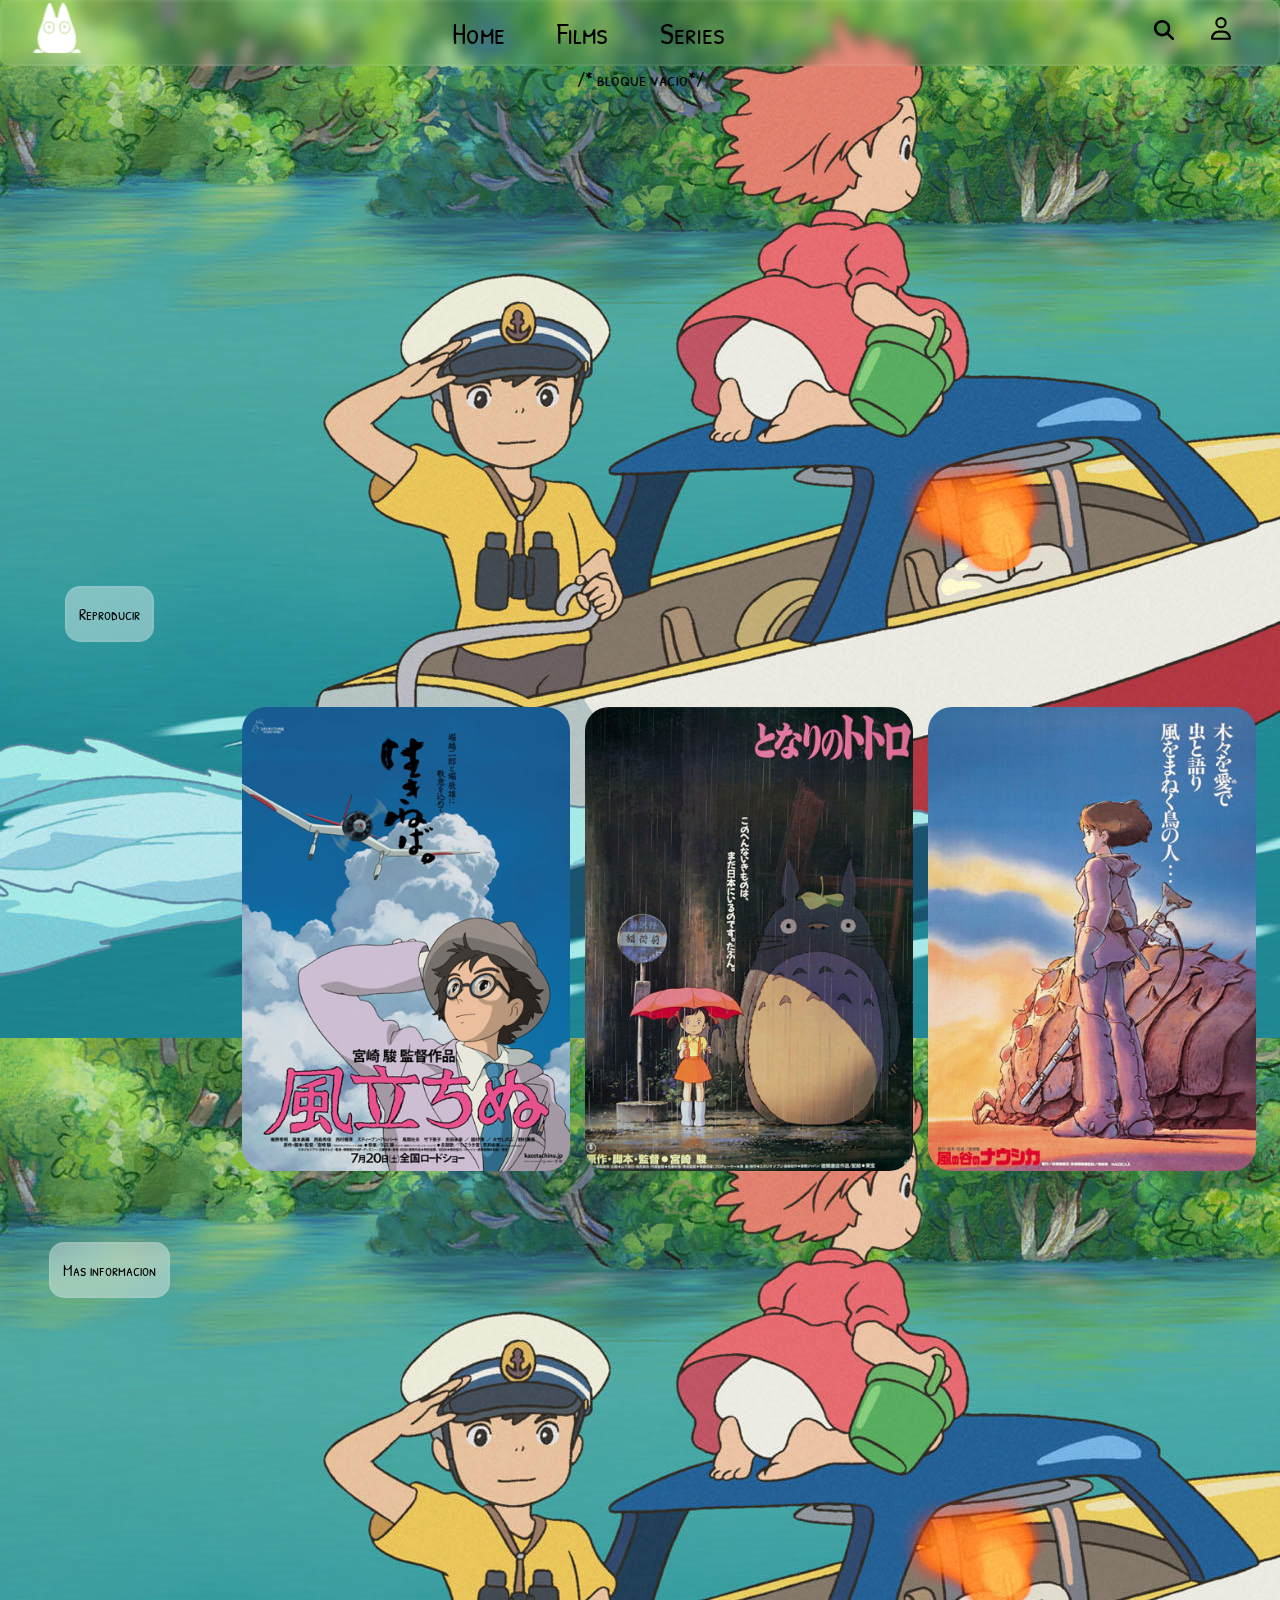
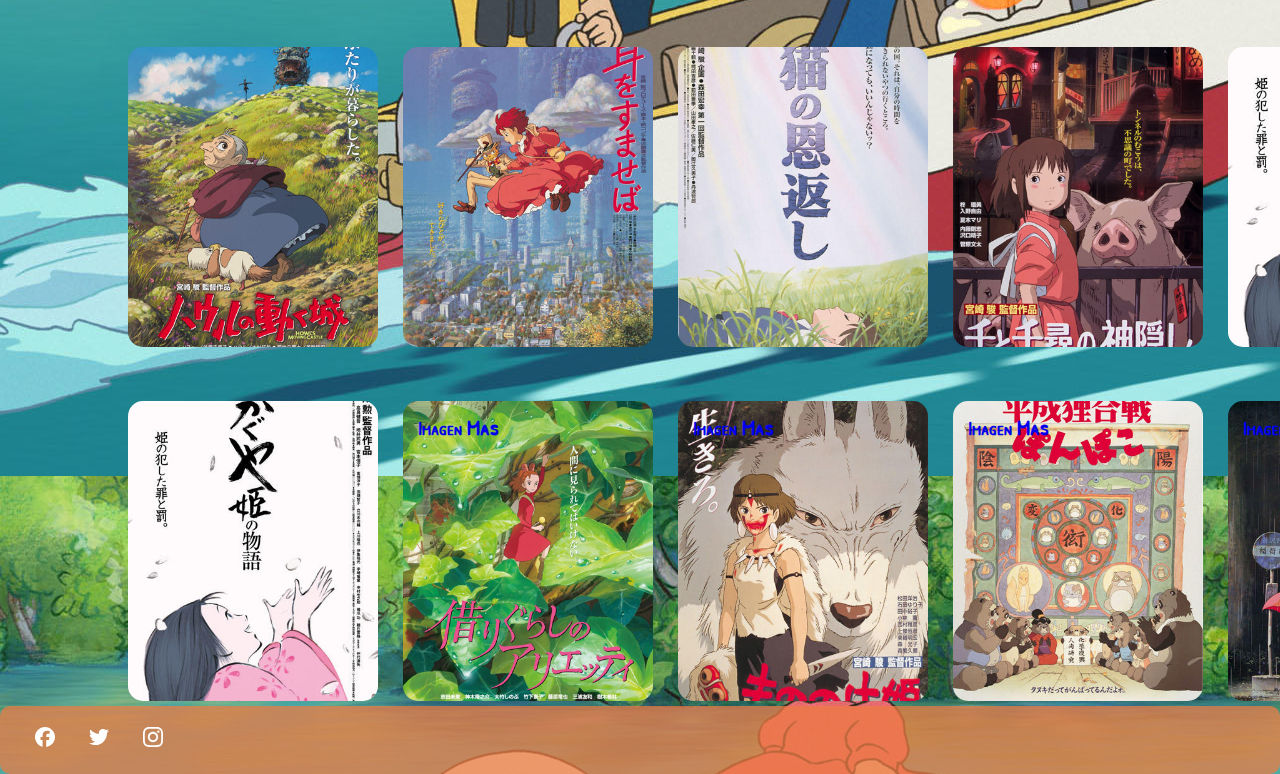
==== principal/index.html @ b4e209af "initial commit" ====
<!DOCTYPE html>
<html lang="en">
<head>
    <meta charset="UTF-8">
    <meta name="viewport" content="width=device-width, initial-scale=1.0">
    <link rel="stylesheet" href="style.css">
    <title>Document</title>
</head>
<body class="grip-container">
    <header class="header glass-effect">
        <nav class="nav">
            <div class="logo">
                <a href="https://www.ghibli.jp" target="_blank"><img src="../icons/home.png" alt="ghibli"></a>
            </div>
            <div class="menu">
                <ul>
                    <li class="items--nav">Home</li>
                    <li class="items--nav">Films</li>
                    <li class="items--nav">Series</li>
                </ul>
            </div>
            <div class="byu">
                <a href="#"><svg xmlns="http://www.w3.org/2000/svg" viewBox="0 0 512 512"><!--!Font Awesome Free 6.5.2 by @fontawesome - https://fontawesome.com License - https://fontawesome.com/license/free Copyright 2024 Fonticons, Inc.--><path d="M416 208c0 45.9-14.9 88.3-40 122.7L502.6 457.4c12.5 12.5 12.5 32.8 0 45.3s-32.8 12.5-45.3 0L330.7 376c-34.4 25.2-76.8 40-122.7 40C93.1 416 0 322.9 0 208S93.1 0 208 0S416 93.1 416 208zM208 352a144 144 0 1 0 0-288 144 144 0 1 0 0 288z"/></svg></a>
                <a href="../registro/registro.html"><svg xmlns="http://www.w3.org/2000/svg" viewBox="0 0 448 512"><!--!Font Awesome Free 6.5.2 by @fontawesome - https://fontawesome.com License - https://fontawesome.com/license/free Copyright 2024 Fonticons, Inc.--><path d="M304 128a80 80 0 1 0 -160 0 80 80 0 1 0 160 0zM96 128a128 128 0 1 1 256 0A128 128 0 1 1 96 128zM49.3 464H398.7c-8.9-63.3-63.3-112-129-112H178.3c-65.7 0-120.1 48.7-129 112zM0 482.3C0 383.8 79.8 304 178.3 304h91.4C368.2 304 448 383.8 448 482.3c0 16.4-13.3 29.7-29.7 29.7H29.7C13.3 512 0 498.7 0 482.3z"/></svg></a>
            </div>
        </nav>
    </header>
    <main class="main">
        <div class="title-film">
            /* bloque vacio*/
        </div>
        <div class="button-card">
            <div class="button-film">
             
                <div class="buttons">
                   <button>Reproducir</button>
                   <button>Mas informacion</button>
                </div>
            </div>
            <div class="card1-container">
                <div class="card-container">
                    <article class="card-article">
                        <img src="../img/peliculas/kazetachinu.jpg" alt="Pelicula kazetachinu">
                        
                        <div class="card-data">
                            <span class="card-description">Lorem ipsum dolor sit amet.</span>
                            <h2 class="card-title">Kazetachinu</h2>
                            <a href="#" class="card-button">read more</a>
                        </div>
                    </article>
                    <article class="card-article">
                        <img src="../img/peliculas/totoro.jpg" alt="Pelicula kazetachinu">
                        
                        <div class="card-data">
                            <span class="card-description">Lorem ipsum dolor sit amet.</span>
                            <h2 class="card-title">Totoro</h2>
                            <a href="#" class="card-button">read more</a>
                        </div>
                    </article>
                    <article class="card-article">
                        <img src="../img/peliculas/nausicaa.jpg" alt="Pelicula kazetachinu">
                        
                        <div class="card-data">
                            <span class="card-description">Lorem ipsum dolor sit amet.</span>
                            <h2 class="card-title">Nausica</h2>
                            <a href="#" class="card-button">read more</a>
                        </div>
                    </article>
                </div>
            </div>
        </div>
        <div class="carousel">

            <h2></h2>
    
            <div class="carrusel-list" id="carrusel-list">

    
                <div class="carrusel-track" id="track">
    
                    <div class="carrusel">
    
                        <div>
    
                            <a href="/">
                                
                                <picture>
                                    <img src="../img/peliculas/howl.jpg" alt="imagen">
                                </picture>
                            </a>
    
                        </div>
    
                    </div>

                    <div class="carrusel">
    
                        <div>
    
                            <a href="/">
                                
                                <picture>
                                    <img src="../img/peliculas/mimi.jpg" alt="imagen">
                                </picture>
                            </a>
    
                        </div>
    
                    </div>

                    <div class="carrusel">
    
                        <div>
    
                            <a href="/">
                                
                                <picture>
                                    <img src="../img/peliculas/baron.jpg" alt="imagen">
                                </picture>
                            </a>
    
                        </div>
    
                    </div>
    
                    <div class="carrusel">
    
                        <div>
    
                            <a href="/">
                                
                                <picture>
                                    <img src="../img/peliculas/chihiro.jpg" alt="imagen">
                                </picture>
                            </a>
    
                        </div>
    
                    </div>

                    <div class="carrusel">
    
                        <div>
    
                            <a href="/">
                                
                                <picture>
                                    <img src="../img/peliculas/kaguyahime.jpg" alt="imagen">
                                </picture>
                            </a>
    
                        </div>
    
                    </div>
                    <div class="carrusel">
    
                        <div>
    
                            <a href="/">
                                
                                <picture>
                                    <img src="../img/peliculas/marnie.jpg" alt="imagen">
                                </picture>
                            </a>
    
                        </div>
    
                    </div>
                 
    
                    
    
                </div>

    
    
            </div>

            
    
        </div>
    
        <div class="carousel">

            <h2></h2>
    
            <div class="carrusel-list" id="carrusel-list">

    
                <div class="carrusel-track" id="track">
    
                    <div class="carrusel">
    
                        <div>
    
                            <a href="/">
                                
                                <picture>
                                    <img src="../img/peliculas/kaguyahime.jpg" alt="imagen">
                                </picture>
                            </a>
    
                        </div>
    
                    </div>

                    <div class="carrusel">
    
                        <div>
    
                            <a href="/">
                                <h4> <small>Imagen</small> Mas </h4>
                                <picture>
                                    <img src="../img/peliculas/karigurashi.jpg" alt="imagen">
                                </picture>
                            </a>
    
                        </div>
    
                    </div>

                    <div class="carrusel">
    
                        <div>
    
                            <a href="/">
                                <h4> <small>Imagen</small> Mas </h4>
                                <picture>
                                    <img src="../img/peliculas/mononoke.jpg" alt="imagen">
                                </picture>
                            </a>
    
                        </div>
    
                    </div>
    
                    <div class="carrusel">
    
                        <div>
    
                            <a href="/">
                                <h4> <small>Imagen</small> Mas </h4>
                                <picture>
                                    <img src="../img/peliculas/tanuki.jpg" alt="imagen">
                                </picture>
                            </a>
    
                        </div>
    
                    </div>

                    <div class="carrusel">
    
                        <div>
    
                            <a href="/">
                                <h4> <small>Imagen</small> Mas </h4>
                                <picture>
                                    <img src="../img/peliculas/totoro.jpg" alt="imagen">
                                </picture>
                            </a>
    
                        </div>
    
                    </div>
                    <div class="carrusel">
    
                        <div>
    
                            <a href="/">
                                <h4> <small>Imagen</small> Mas </h4>
                                <picture>
                                    <img src="../img/peliculas/kazetachinu.jpg" alt="imagen">
                                </picture>
                            </a>
    
                        </div>
    
                    </div>
                 
    
                    
    
                </div>

    
    
            </div>

            
    
        </div>
    
    </main>
    <footer class="footer">
        <div class="redes-box">
            <ul class="redes_sociales">
                <li><a href="https://facebook.com/tu_pagina" class="redes_sociales_li" target="_blank"><svg xmlns="http://www.w3.org/2000/svg" height="32" width="32" viewBox="0 0 512 512"><!--!Font Awesome Free 6.5.1 by @fontawesome - https://fontawesome.com License - https://fontawesome.com/license/free Copyright 2024 Fonticons, Inc.--><path fill="#ffffff" d="M512 256C512 114.6 397.4 0 256 0S0 114.6 0 256C0 376 82.7 476.8 194.2 504.5V334.2H141.4V256h52.8V222.3c0-87.1 39.4-127.5 125-127.5c16.2 0 44.2 3.2 55.7 6.4V172c-6-.6-16.5-1-29.6-1c-42 0-58.2 15.9-58.2 57.2V256h83.6l-14.4 78.2H287V510.1C413.8 494.8 512 386.9 512 256h0z"/></svg></a></li>
                <li><a href="https://twitter.com/tu_cuenta" class="redes_sociales_li" target="_blank"><svg xmlns="http://www.w3.org/2000/svg" height="32" width="32" viewBox="0 0 512 512"><!--!Font Awesome Free 6.5.1 by @fontawesome - https://fontawesome.com License - https://fontawesome.com/license/free Copyright 2024 Fonticons, Inc.--><path fill="#ffffff" d="M459.4 151.7c.3 4.5 .3 9.1 .3 13.6 0 138.7-105.6 298.6-298.6 298.6-59.5 0-114.7-17.2-161.1-47.1 8.4 1 16.6 1.3 25.3 1.3 49.1 0 94.2-16.6 130.3-44.8-46.1-1-84.8-31.2-98.1-72.8 6.5 1 13 1.6 19.8 1.6 9.4 0 18.8-1.3 27.6-3.6-48.1-9.7-84.1-52-84.1-103v-1.3c14 7.8 30.2 12.7 47.4 13.3-28.3-18.8-46.8-51-46.8-87.4 0-19.5 5.2-37.4 14.3-53 51.7 63.7 129.3 105.3 216.4 109.8-1.6-7.8-2.6-15.9-2.6-24 0-57.8 46.8-104.9 104.9-104.9 30.2 0 57.5 12.7 76.7 33.1 23.7-4.5 46.5-13.3 66.6-25.3-7.8 24.4-24.4 44.8-46.1 57.8 21.1-2.3 41.6-8.1 60.4-16.2-14.3 20.8-32.2 39.3-52.6 54.3z"/></svg></a></li>
                <li><a href="https://instagram.com/tu_cuenta" class="redes_sociales_li" target="_blank"><svg xmlns="http://www.w3.org/2000/svg" height="32" width="28" viewBox="0 0 448 512"><!--!Font Awesome Free 6.5.1 by @fontawesome - https://fontawesome.com License - https://fontawesome.com/license/free Copyright 2024 Fonticons, Inc.--><path fill="#ffffff" d="M224.1 141c-63.6 0-114.9 51.3-114.9 114.9s51.3 114.9 114.9 114.9S339 319.5 339 255.9 287.7 141 224.1 141zm0 189.6c-41.1 0-74.7-33.5-74.7-74.7s33.5-74.7 74.7-74.7 74.7 33.5 74.7 74.7-33.6 74.7-74.7 74.7zm146.4-194.3c0 14.9-12 26.8-26.8 26.8-14.9 0-26.8-12-26.8-26.8s12-26.8 26.8-26.8 26.8 12 26.8 26.8zm76.1 27.2c-1.7-35.9-9.9-67.7-36.2-93.9-26.2-26.2-58-34.4-93.9-36.2-37-2.1-147.9-2.1-184.9 0-35.8 1.7-67.6 9.9-93.9 36.1s-34.4 58-36.2 93.9c-2.1 37-2.1 147.9 0 184.9 1.7 35.9 9.9 67.7 36.2 93.9s58 34.4 93.9 36.2c37 2.1 147.9 2.1 184.9 0 35.9-1.7 67.7-9.9 93.9-36.2 26.2-26.2 34.4-58 36.2-93.9 2.1-37 2.1-147.8 0-184.8zM398.8 388c-7.8 19.6-22.9 34.7-42.6 42.6-29.5 11.7-99.5 9-132.1 9s-102.7 2.6-132.1-9c-19.6-7.8-34.7-22.9-42.6-42.6-11.7-29.5-9-99.5-9-132.1s-2.6-102.7 9-132.1c7.8-19.6 22.9-34.7 42.6-42.6 29.5-11.7 99.5-9 132.1-9s102.7-2.6 132.1 9c19.6 7.8 34.7 22.9 42.6 42.6 11.7 29.5 9 99.5 9 132.1s2.7 102.7-9 132.1z"/></svg></a></li>
                <!-- Otros botones de redes sociales -->
            </ul>
        </div>
    </footer>
</body>
</html>
---- principal/style.css ----
@import url('https://fonts.googleapis.com/css2?family=Patrick+Hand+SC&display=swap');

* {
    box-sizing: border-box;
    margin: 0;
    padding: 0;

}

/*=======================GRIP PRINCIPAL=========================*/

body{
    font-family: "Patrick Hand SC", Tahoma, sans-serif;
    font-size: 1.2rem;
    min-height: 100vh; /*para q ocupe el 100% de toda la ventana*/
    background-image: url(../img/background/ponyo.jpg);
    
 
}
.grip-container > * {
    
    border-radius: 10px;
    text-align: center;
    font-weight: 500;
   
}

/*======================= NAVBAR =========================*/

svg{
    width: 20px;
    margin: 15px;
}
.logo img{
    width: 50px;
    height: auto;
    margin-left: 30px;
}
.menu ul {
    list-style-type: none; /* Quita los puntos de la lista */
    margin: 0;
    padding: 0;
    
    
}

.menu ul li {
    display: inline-block; /* Muestra los elementos en línea */
    margin-right: 45px; /* Espacio entre elementos (puedes ajustar según necesites) */
    
    
}
.byu{
    margin-right: 32px;
}
.nav{
    list-style: none;
    display: flex;
    justify-content: space-between;
    align-items: center;
    font-family: "Patrick Hand SC";
    font-size: 30px;
    
}
.items--nav:hover{
    font-size: 32.5px;
}
.hearder{
    height: 20%;
    
}
.glass-effect{
    background-color: #fafafa10;
    backdrop-filter: blur(0.4rem);
    -webkit-backdrop-filter: blur(0.4rem);
    border: 2px solid #fafafa10;
}

/*======================= FOOTER =========================*/
footer{
    display: flex;
    align-items: center;
    background-color: rgba(237, 123, 67, 0.74);
    height: 20%;
}
.redes-box ul li{
    list-style: none;
    display: inline-block;
}
.redes-box{
    display: flex;
    justify-content: left;
    align-items: center; 
    margin-left: 20px;
}
/*======================= MAIN =========================*/
.main{
    /*background-color: #fafafa10;
    backdrop-filter: blur(0.4rem);
    -webkit-backdrop-filter: blur(0.4rem);
    border: 2px solid #fafafa10;
    margin: 20px 0 20px 0;*/
}
.button-card{
    display: flex;

}
.title-film{
    height: 220px;
    width: auto;

}
.button-film{
    width: 50%;
    height: auto;
    justify-content: left;
    align-items: left;
}
.buttons{
    display: inline-block;
    
    
}
.buttons button{
    padding: 15px 12px 15px 12px;
    color: #000;
    font-family: "Patrick Hand SC", Tahoma, sans-serif;
    border-radius: 15PX;
    font-size: 16px;
    margin:300px 25px ;
    background-color: #fafafa65;
    backdrop-filter: blur(0.4rem);
    -webkit-backdrop-filter: blur(0.4rem);
    border: 2px solid #fafafa10;
}


/*======================= CARDS =========================*/
.card1-container{
    display: grid;
    place-items: center;
    margin-inline: 1.5rem;
    padding-block: 5rem;
}
.card-container{
    display: grid;
    row-gap: 3.5rem;

}
.card-article{
    position: relative;
    overflow: hidden;

}
.card-article img{
    width: 328px;
    border-radius: 1.5rem;
}
.card-data{
    width: 280px;
    background-color: rgb(255, 255, 255);
    padding: 1.5rem 2rem;
    box-shadow: 0 8px 24px hsla(0, 0%, 0%, 0.15);
    border-radius: 1rem;
    position: absolute;
    bottom: -9rem;
    left: 0;
    right: 0;
    margin-inline: auto;
    opacity: 0;
    transition: opacity 1s 1s;
}
.card-descrition{
    display: block;
    margin-bottom: .25rem;
    
}
.card-title{
    margin-bottom: .75rem;
}
.card-button{
    text-decoration: none;
    font-size: 18px;
    color: #000;
}
.card-button:hover{
    text-decoration: underline;
}
/* naming animations in hover */

.card-article:hover .card-data{
    animation: show-data 1s forwards;
    opacity: 1;
    transition: opacity .3s;

}
.card-article:hover{
    animation: remove-overflow 2s forwards;
}
.card-article:not(:hover){
    animation: show-overflow 2s forwards;
}
.card-article:not(:hover) .card-data{
    animation: remove-data 1s forwards;
}


/* Card animation */ 
@keyframes show-data{
    50%{
        transform: translateY(-10rem)
    }
    100%{
        transform: translateY(-7rem);
    }
}

@keyframes remove-overflow{
    to{
        overflow: initial;
    }
}

@keyframes remove-data{
    0%{
        transform: translateY(-7rem)
    }
    50%{
        transform: translateY(-10rem)
    }
    100%{
        transform: translateY(.5rem)
    }
}

@keyframes show-overflow{
    0%{
        overflow: initial;
        pointer-events: none;
    }
    50%{
        overflow: hidden;
    }
}

/* cards flex */
.card-container{
    display: flex;
    gap: 15px;
    justify-content: right;
    align-items: center; 
}

/*======================= CARRUSEL =========================*/
.carousel{
    width: 100%;
    margin: 0px 0px;
}

@media(min-width:768px){

    .carousel{
        margin: 0px 60px
    }
}

.carousel h2{
    font-size: 45px;
    line-height: 30px;
    padding-bottom: 50px;
    opacity: .9;
    text-transform: uppercase;
    font-weight: 600;
    text-align: left;
    color: #000;
}
.carrusel-list{
    position: relative;
    display: flex;
    align-items: center;
    width: fit-content ;
    height: 304px;
    padding: 10px 0px;
    max-width: 100vh;
    
}
.carrusel-track{
    position: relative;
    top: 0%;
    left: 0%;
    display: flex;
    justify-content: center;
    transition: .5s ease-in-out;
    
}
.carrusel{
    position: relative;
    width: 210px;
    padding: 0 18px;
    float: center;
    box-sizing: border-box;
    display: flex;
    height: 100%;
}
.carrusel h4{
    position: absolute;
    z-index: 1;
    font-size: 22px;
    line-height: 23px;
    padding: 15px;
}
.carrusel h2 small{
    font-size: 15px;
    display: block;

}
.carrusel a img{
    object-fit: cover;
    height: 300px;
    width: 200px;
    border-radius: 15px;
    transition: .3s ease-in-out;
}

@media(min-width:738px){

    .carrusel{
        width: 275px;
    }
    .carrusel a img{
        width: 250px;
    }
}
.carrusel-arrow{
    border-radius: 30px;
    background-color: #fff;
    position: absolute;
    z-index: 4;
    width: 48px;
    height: 48px;
    text-align: center;
    border: 0;
    cursor: pointer;
}

.carrusel-arrow:focus{
    outline: 0;
}
.carrusel-arrow svg{
    width: 12px;
    height: 100%;
    color: rgb(0, 0, 0, 0.7);
}
.carrusel-prev{
    left: 0;
}
.carrusel-next{
    justify-content: right;
}
.carousel{
 align-items: center;
 margin-left: 110px;
}
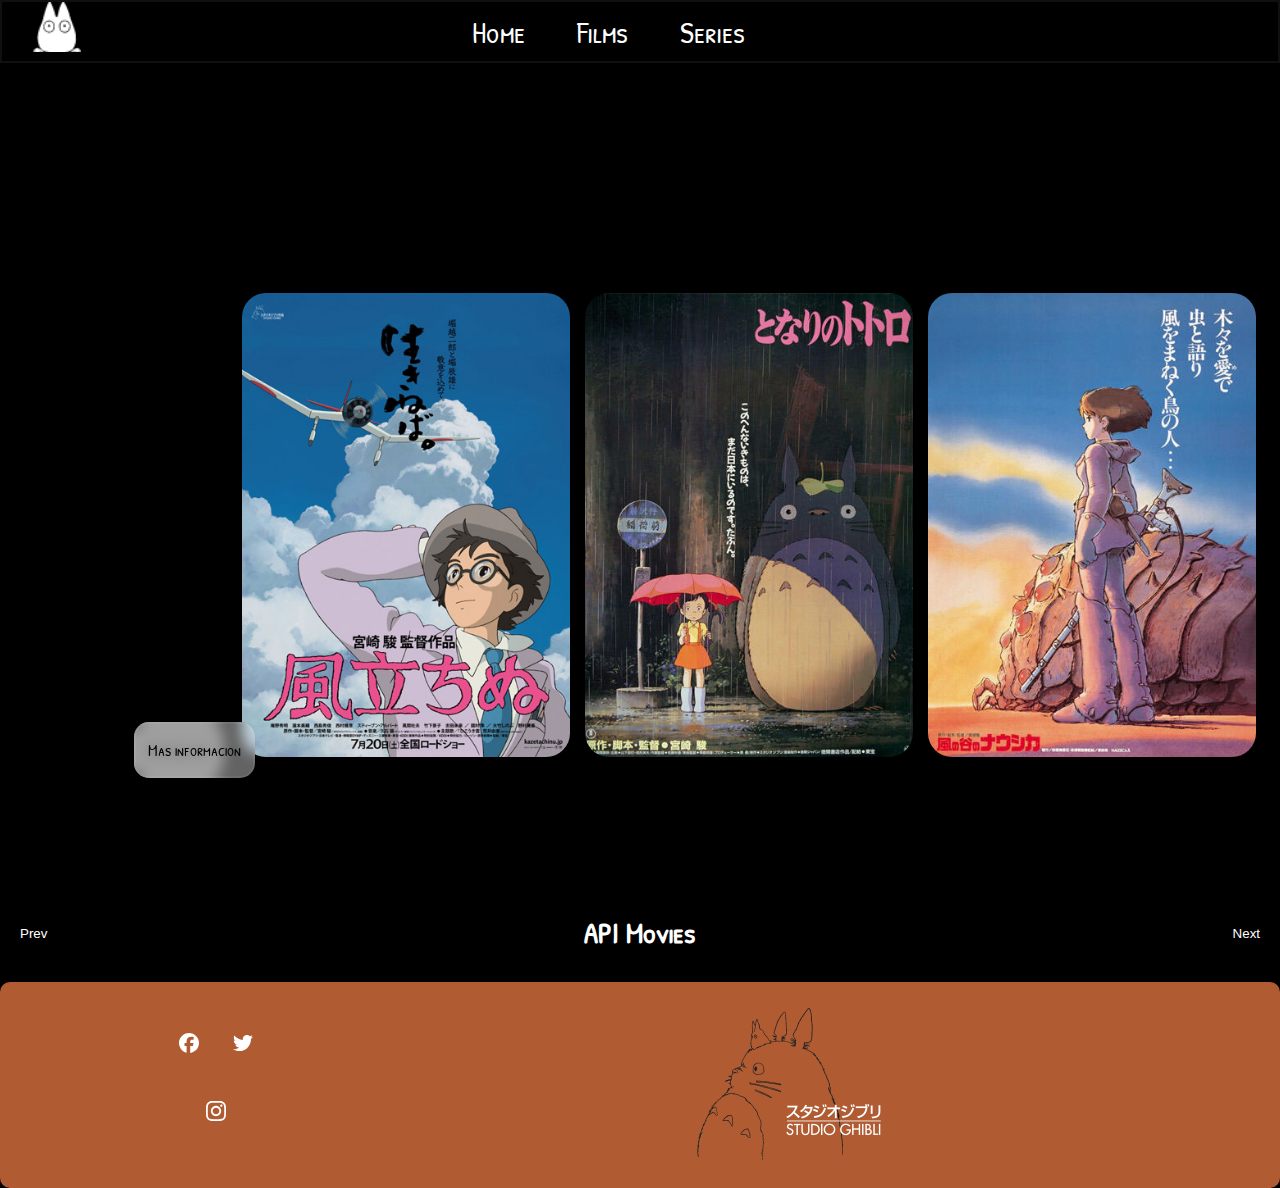
==== commit 85235057: "Add files via upload" ====
--- a/principal/index.html
+++ b/principal/index.html
@@ -8,6 +8,7 @@
 </head>
 <body class="grip-container">
     <header class="header glass-effect">
+        
         <nav class="nav">
             <div class="logo">
                 <a href="https://www.ghibli.jp" target="_blank"><img src="../icons/home.png" alt="ghibli"></a>
@@ -20,14 +21,15 @@
                 </ul>
             </div>
             <div class="byu">
-                <a href="#"><svg xmlns="http://www.w3.org/2000/svg" viewBox="0 0 512 512"><!--!Font Awesome Free 6.5.2 by @fontawesome - https://fontawesome.com License - https://fontawesome.com/license/free Copyright 2024 Fonticons, Inc.--><path d="M416 208c0 45.9-14.9 88.3-40 122.7L502.6 457.4c12.5 12.5 12.5 32.8 0 45.3s-32.8 12.5-45.3 0L330.7 376c-34.4 25.2-76.8 40-122.7 40C93.1 416 0 322.9 0 208S93.1 0 208 0S416 93.1 416 208zM208 352a144 144 0 1 0 0-288 144 144 0 1 0 0 288z"/></svg></a>
-                <a href="../registro/registro.html"><svg xmlns="http://www.w3.org/2000/svg" viewBox="0 0 448 512"><!--!Font Awesome Free 6.5.2 by @fontawesome - https://fontawesome.com License - https://fontawesome.com/license/free Copyright 2024 Fonticons, Inc.--><path d="M304 128a80 80 0 1 0 -160 0 80 80 0 1 0 160 0zM96 128a128 128 0 1 1 256 0A128 128 0 1 1 96 128zM49.3 464H398.7c-8.9-63.3-63.3-112-129-112H178.3c-65.7 0-120.1 48.7-129 112zM0 482.3C0 383.8 79.8 304 178.3 304h91.4C368.2 304 448 383.8 448 482.3c0 16.4-13.3 29.7-29.7 29.7H29.7C13.3 512 0 498.7 0 482.3z"/></svg></a>
+                <a href="#"><img src="../icons/search-svgrepo-com.svg" alt=""></a>
+                <a href="../registro/registro.html"><img src="../icons/user-circle-svgrepo-com.svg" alt=""></a>
             </div>
         </nav>
     </header>
     <main class="main">
         <div class="title-film">
-            /* bloque vacio*/
+            
+            <iframe width="560" height="315" src="https://www.youtube.com/embed/z9Ug-3qhrwY?si=Im9vPWwAi4pxRzLU&amp;controls=0" title="YouTube video player" frameborder="0" allow="accelerometer; autoplay; clipboard-write; encrypted-media; gyroscope; picture-in-picture; web-share" referrerpolicy="strict-origin-when-cross-origin" allowfullscreen></iframe>      
         </div>
         <div class="button-card">
             <div class="button-film">
@@ -70,228 +72,18 @@
             </div>
         </div>
         <div class="carousel">
-
-            <h2></h2>
+       
+            <div class="carousel">
+                <h2> API Movies</h2>
+                <button class="prev">Prev</button>
+                <button class="next">Next</button>
+                <div class="carousel-track">
+                    <!-- Movie items will be injected here -->
+                </div>
+            </div>
+        </div>
+        </main>
     
-            <div class="carrusel-list" id="carrusel-list">
-
-    
-                <div class="carrusel-track" id="track">
-    
-                    <div class="carrusel">
-    
-                        <div>
-    
-                            <a href="/">
-                                
-                                <picture>
-                                    <img src="../img/peliculas/howl.jpg" alt="imagen">
-                                </picture>
-                            </a>
-    
-                        </div>
-    
-                    </div>
-
-                    <div class="carrusel">
-    
-                        <div>
-    
-                            <a href="/">
-                                
-                                <picture>
-                                    <img src="../img/peliculas/mimi.jpg" alt="imagen">
-                                </picture>
-                            </a>
-    
-                        </div>
-    
-                    </div>
-
-                    <div class="carrusel">
-    
-                        <div>
-    
-                            <a href="/">
-                                
-                                <picture>
-                                    <img src="../img/peliculas/baron.jpg" alt="imagen">
-                                </picture>
-                            </a>
-    
-                        </div>
-    
-                    </div>
-    
-                    <div class="carrusel">
-    
-                        <div>
-    
-                            <a href="/">
-                                
-                                <picture>
-                                    <img src="../img/peliculas/chihiro.jpg" alt="imagen">
-                                </picture>
-                            </a>
-    
-                        </div>
-    
-                    </div>
-
-                    <div class="carrusel">
-    
-                        <div>
-    
-                            <a href="/">
-                                
-                                <picture>
-                                    <img src="../img/peliculas/kaguyahime.jpg" alt="imagen">
-                                </picture>
-                            </a>
-    
-                        </div>
-    
-                    </div>
-                    <div class="carrusel">
-    
-                        <div>
-    
-                            <a href="/">
-                                
-                                <picture>
-                                    <img src="../img/peliculas/marnie.jpg" alt="imagen">
-                                </picture>
-                            </a>
-    
-                        </div>
-    
-                    </div>
-                 
-    
-                    
-    
-                </div>
-
-    
-    
-            </div>
-
-            
-    
-        </div>
-    
-        <div class="carousel">
-
-            <h2></h2>
-    
-            <div class="carrusel-list" id="carrusel-list">
-
-    
-                <div class="carrusel-track" id="track">
-    
-                    <div class="carrusel">
-    
-                        <div>
-    
-                            <a href="/">
-                                
-                                <picture>
-                                    <img src="../img/peliculas/kaguyahime.jpg" alt="imagen">
-                                </picture>
-                            </a>
-    
-                        </div>
-    
-                    </div>
-
-                    <div class="carrusel">
-    
-                        <div>
-    
-                            <a href="/">
-                                <h4> <small>Imagen</small> Mas </h4>
-                                <picture>
-                                    <img src="../img/peliculas/karigurashi.jpg" alt="imagen">
-                                </picture>
-                            </a>
-    
-                        </div>
-    
-                    </div>
-
-                    <div class="carrusel">
-    
-                        <div>
-    
-                            <a href="/">
-                                <h4> <small>Imagen</small> Mas </h4>
-                                <picture>
-                                    <img src="../img/peliculas/mononoke.jpg" alt="imagen">
-                                </picture>
-                            </a>
-    
-                        </div>
-    
-                    </div>
-    
-                    <div class="carrusel">
-    
-                        <div>
-    
-                            <a href="/">
-                                <h4> <small>Imagen</small> Mas </h4>
-                                <picture>
-                                    <img src="../img/peliculas/tanuki.jpg" alt="imagen">
-                                </picture>
-                            </a>
-    
-                        </div>
-    
-                    </div>
-
-                    <div class="carrusel">
-    
-                        <div>
-    
-                            <a href="/">
-                                <h4> <small>Imagen</small> Mas </h4>
-                                <picture>
-                                    <img src="../img/peliculas/totoro.jpg" alt="imagen">
-                                </picture>
-                            </a>
-    
-                        </div>
-    
-                    </div>
-                    <div class="carrusel">
-    
-                        <div>
-    
-                            <a href="/">
-                                <h4> <small>Imagen</small> Mas </h4>
-                                <picture>
-                                    <img src="../img/peliculas/kazetachinu.jpg" alt="imagen">
-                                </picture>
-                            </a>
-    
-                        </div>
-    
-                    </div>
-                 
-    
-                    
-    
-                </div>
-
-    
-    
-            </div>
-
-            
-    
-        </div>
-    
-    </main>
     <footer class="footer">
         <div class="redes-box">
             <ul class="redes_sociales">
@@ -301,6 +93,10 @@
                 <!-- Otros botones de redes sociales -->
             </ul>
         </div>
+        <div class="box__img">
+            <img src="../icons/totoro.png" alt="">
+        </div>
     </footer>
+    <script src="principal.js"></script>
 </body>
 </html>--- a/principal/style.css
+++ b/principal/style.css
@@ -15,7 +15,7 @@
     font-family: "Patrick Hand SC", Tahoma, sans-serif;
     font-size: 1.2rem;
     min-height: 100vh; /*para q ocupe el 100% de toda la ventana*/
-    background-image: url(../img/background/ponyo.jpg);
+    background-color: #000;
     
  
 }
@@ -29,7 +29,7 @@
 
 /*======================= NAVBAR =========================*/
 
-svg{
+.byu img{
     width: 20px;
     margin: 15px;
 }
@@ -55,45 +55,62 @@
 .byu{
     margin-right: 32px;
 }
-.nav{
+.nav {
     list-style: none;
     display: flex;
     justify-content: space-between;
     align-items: center;
     font-family: "Patrick Hand SC";
     font-size: 30px;
-    
-}
-.items--nav:hover{
-    font-size: 32.5px;
-}
-.hearder{
-    height: 20%;
-    
-}
-.glass-effect{
-    background-color: #fafafa10;
+    position: relative; /* Ensure the position is set */
+    z-index: 100; /* Set a higher z-index value */
+    background-color: #000;
     backdrop-filter: blur(0.4rem);
     -webkit-backdrop-filter: blur(0.4rem);
     border: 2px solid #fafafa10;
 }
+.items--nav:hover{
+    font-size: 32.5px;
+}
+.hearder{
+    height: 20%;
+    position: relative;
+    z-index: 50px;
+}
+
+.glass-effect{
+    background-color: #000;
+    color: #fff;
+}
+
 
 /*======================= FOOTER =========================*/
 footer{
     display: flex;
-    align-items: center;
+
     background-color: rgba(237, 123, 67, 0.74);
     height: 20%;
+    
+
 }
 .redes-box ul li{
     list-style: none;
     display: inline-block;
+    align-items: start;
 }
 .redes-box{
     display: flex;
-    justify-content: left;
-    align-items: center; 
-    margin-left: 20px;
+   margin: 30px 0 0 150px;
+}
+.box__img img{
+    width: 30%;
+    height: auto;
+    margin: auto;
+
+}
+svg{
+    width: 20px;
+    margin: 15px;
 }
 /*======================= MAIN =========================*/
 .main{
@@ -105,12 +122,20 @@
 }
 .button-card{
     display: flex;
+    z-index: 20px;
 
 }
 .title-film{
-    height: 220px;
+    height: 150px;
     width: auto;
 
+}
+.title-film iframe{
+    position: relative;
+    bottom: 100px;
+    width: 100vw;
+    height: 49vw;
+    z-index: 0;
 }
 .button-film{
     width: 50%;
@@ -254,112 +279,44 @@
 }
 
 /*======================= CARRUSEL =========================*/
-.carousel{
+h2{
+    color: #fff;
+    margin: 30px;
+    
+}
+.carousel {
+    position: relative;
     width: 100%;
-    margin: 0px 0px;
-}
-
-@media(min-width:768px){
-
-    .carousel{
-        margin: 0px 60px
-    }
-}
-
-.carousel h2{
-    font-size: 45px;
-    line-height: 30px;
-    padding-bottom: 50px;
-    opacity: .9;
-    text-transform: uppercase;
-    font-weight: 600;
-    text-align: left;
-    color: #000;
-}
-.carrusel-list{
-    position: relative;
-    display: flex;
-    align-items: center;
-    width: fit-content ;
-    height: 304px;
-    padding: 10px 0px;
-    max-width: 100vh;
-    
-}
-.carrusel-track{
-    position: relative;
-    top: 0%;
-    left: 0%;
-    display: flex;
-    justify-content: center;
-    transition: .5s ease-in-out;
-    
-}
-.carrusel{
-    position: relative;
-    width: 210px;
-    padding: 0 18px;
-    float: center;
-    box-sizing: border-box;
-    display: flex;
-    height: 100%;
-}
-.carrusel h4{
+    overflow: hidden;
+    margin-top: 20px;
+}
+
+.carousel-track {
+    display: flex;
+    transition: transform 0.5s ease;
+}
+
+.carousel-track img {
+    width: 200px; /* Ajusta según tu diseño */
+    margin: 0 10px;
+}
+
+button {
     position: absolute;
-    z-index: 1;
-    font-size: 22px;
-    line-height: 23px;
-    padding: 15px;
-}
-.carrusel h2 small{
-    font-size: 15px;
-    display: block;
-
-}
-.carrusel a img{
-    object-fit: cover;
-    height: 300px;
-    width: 200px;
-    border-radius: 15px;
-    transition: .3s ease-in-out;
-}
-
-@media(min-width:738px){
-
-    .carrusel{
-        width: 275px;
-    }
-    .carrusel a img{
-        width: 250px;
-    }
-}
-.carrusel-arrow{
-    border-radius: 30px;
-    background-color: #fff;
-    position: absolute;
-    z-index: 4;
-    width: 48px;
-    height: 48px;
-    text-align: center;
-    border: 0;
+    top: 50%;
+    transform: translateY(-50%);
+    background-color: rgba(0, 0, 0, 0.5);
+    color: #fff;
+    border: none;
     cursor: pointer;
-}
-
-.carrusel-arrow:focus{
-    outline: 0;
-}
-.carrusel-arrow svg{
-    width: 12px;
-    height: 100%;
-    color: rgb(0, 0, 0, 0.7);
-}
-.carrusel-prev{
-    left: 0;
-}
-.carrusel-next{
-    justify-content: right;
-}
-.carousel{
- align-items: center;
- margin-left: 110px;
+    padding: 10px;
+    z-index: 10;
+}
+
+.prev {
+    left: 10px;
+}
+
+.next {
+    right: 10px;
 }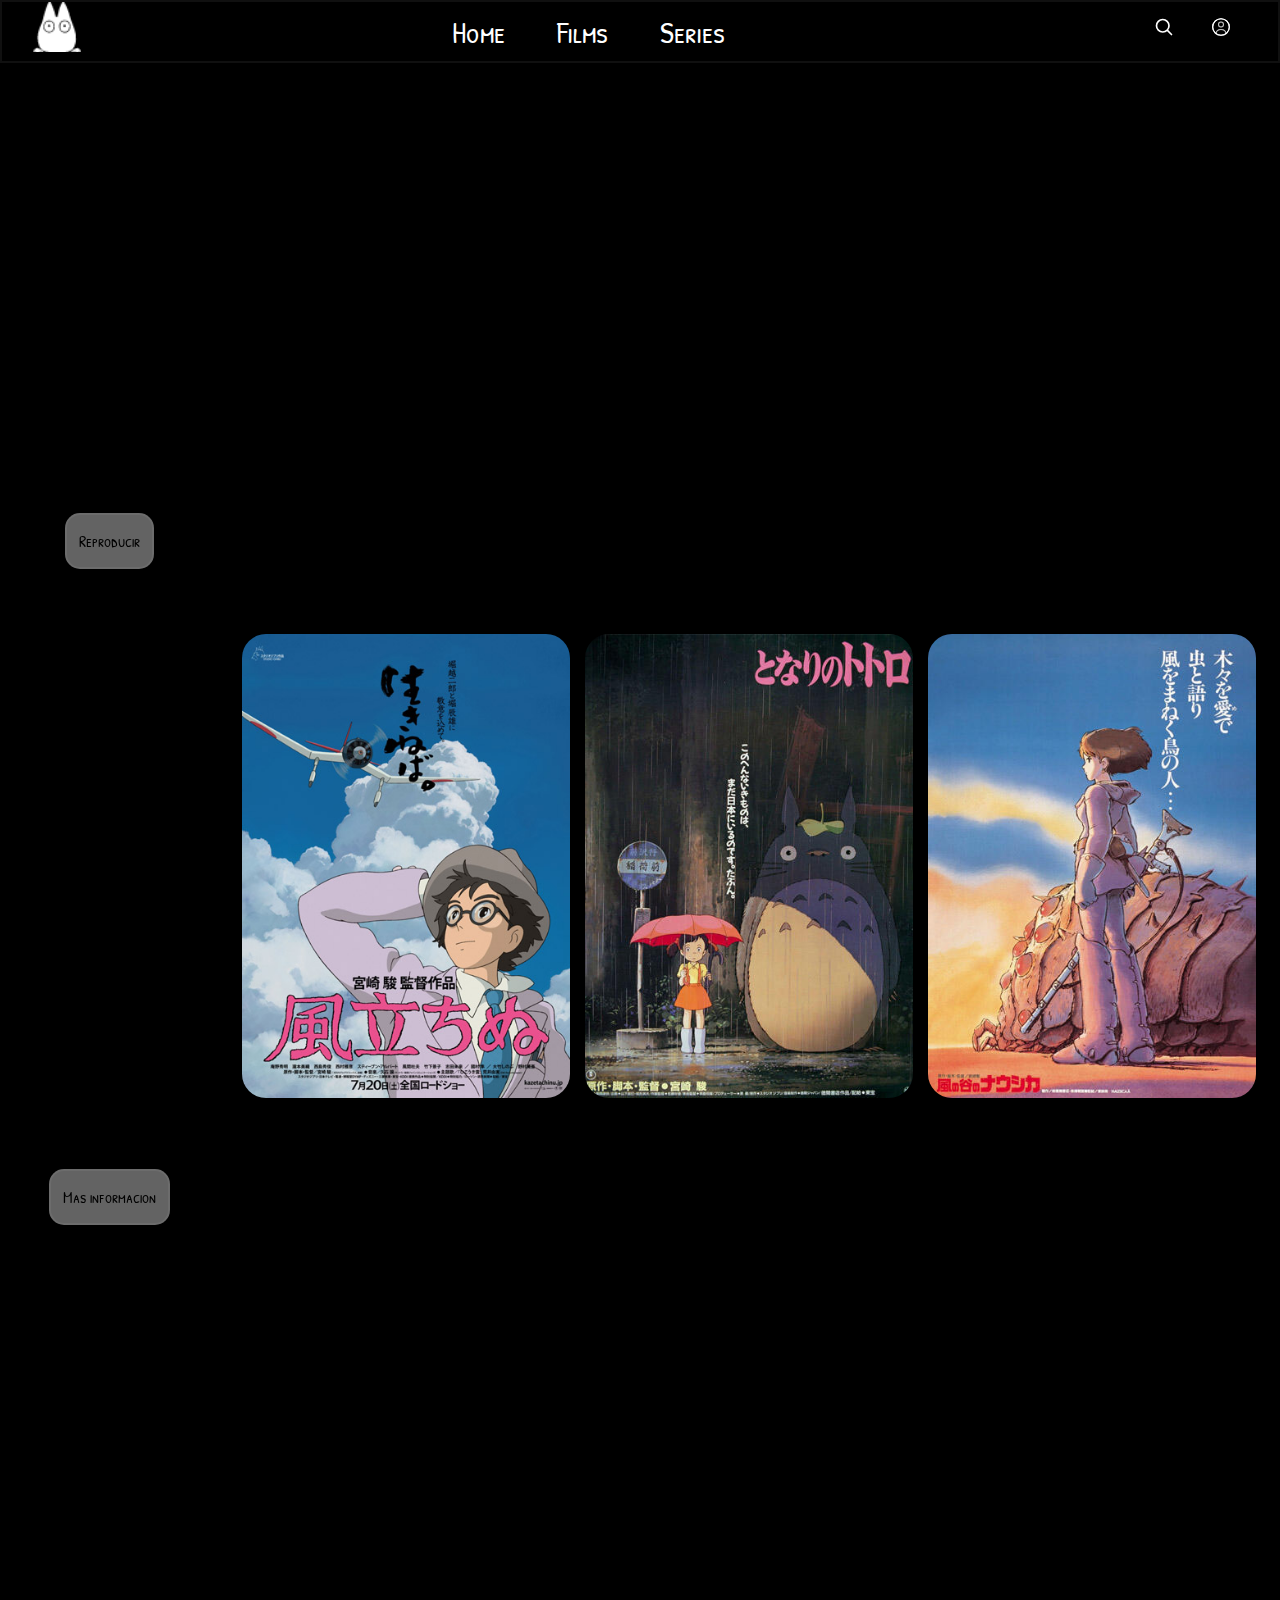
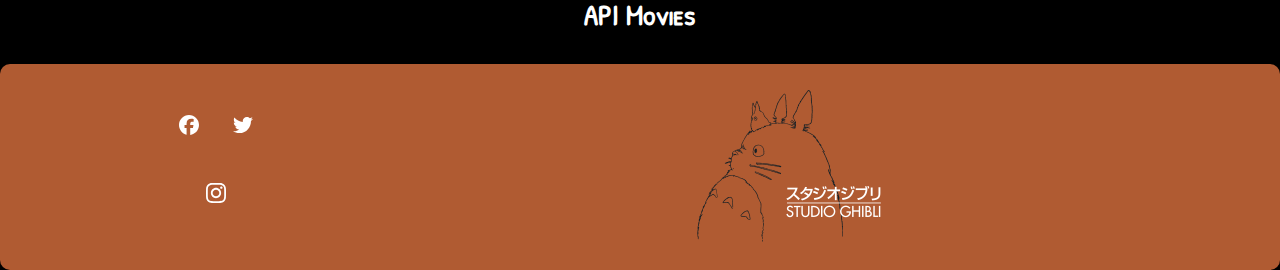
==== commit f37ebb49: "Update index.html" ====
--- a/principal/index.html
+++ b/principal/index.html
@@ -75,8 +75,6 @@
        
             <div class="carousel">
                 <h2> API Movies</h2>
-                <button class="prev">Prev</button>
-                <button class="next">Next</button>
                 <div class="carousel-track">
                     <!-- Movie items will be injected here -->
                 </div>
@@ -99,4 +97,4 @@
     </footer>
     <script src="principal.js"></script>
 </body>
-</html>+</html>
--- a/principal/style.css
+++ b/principal/style.css
@@ -293,30 +293,40 @@
 
 .carousel-track {
     display: flex;
-    transition: transform 0.5s ease;
-}
-
-.carousel-track img {
-    width: 200px; /* Ajusta según tu diseño */
-    margin: 0 10px;
-}
-
-button {
+    flex-wrap: wrap;
+    gap: 20px;
+    justify-content: center; /* Centra las películas horizontalmente */
+}
+
+.carousel-item {
+    position: relative;
+}
+
+.carousel-item img {
+    width: 200px;
+    border-radius: 10px;
+    transition: transform 0.3s;
+}
+
+.carousel-item:hover img {
+    transform: scale(1.1);
+}
+
+.carousel-item p {
     position: absolute;
-    top: 50%;
-    transform: translateY(-50%);
+    bottom: 10px;
+    left: 0;
+    right: 0;
+    padding: 5px;
     background-color: rgba(0, 0, 0, 0.5);
-    color: #fff;
-    border: none;
-    cursor: pointer;
-    padding: 10px;
-    z-index: 10;
-}
-
-.prev {
-    left: 10px;
-}
-
-.next {
-    right: 10px;
-}+    backdrop-filter: blur(5px);
+    color: white;
+    text-align: center;
+    border-radius: 5px;
+    opacity: 0;
+    transition: opacity 0.3s;
+}
+
+.carousel-item:hover p {
+    opacity: 1;
+}
